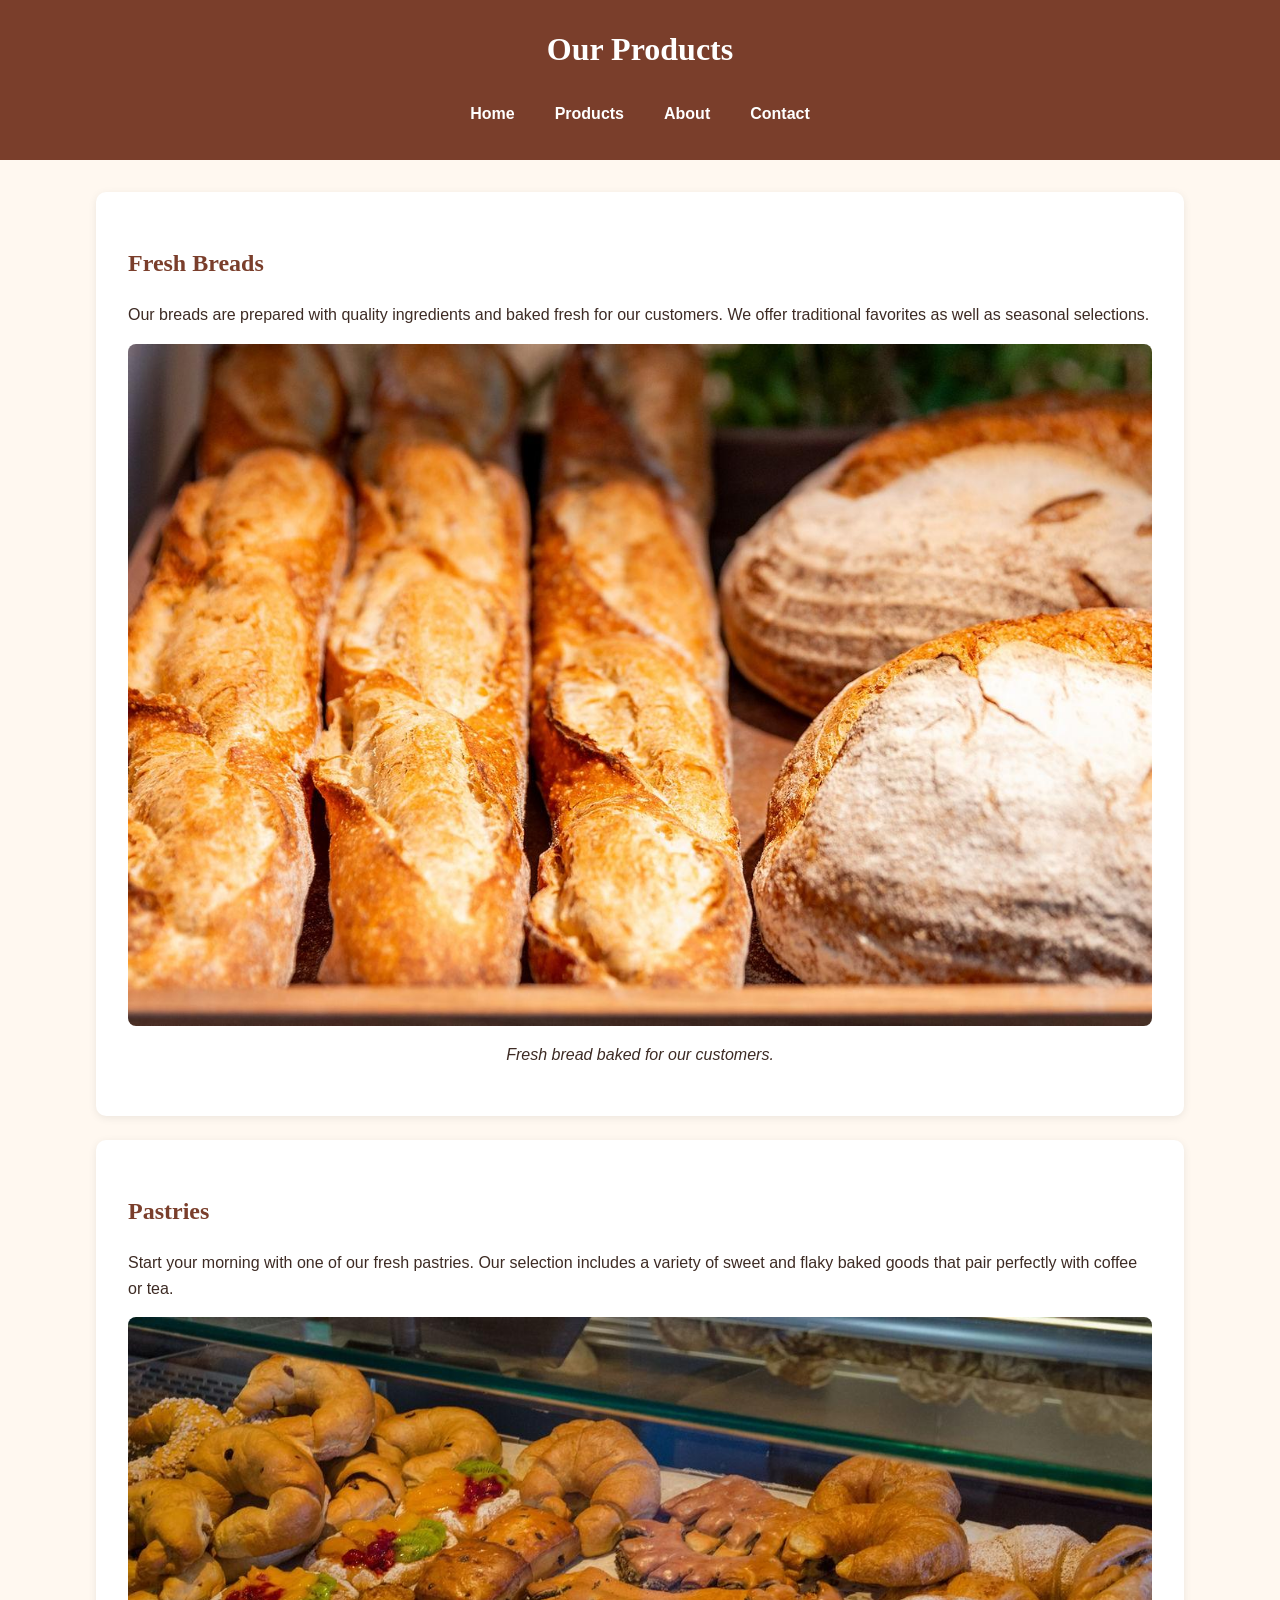
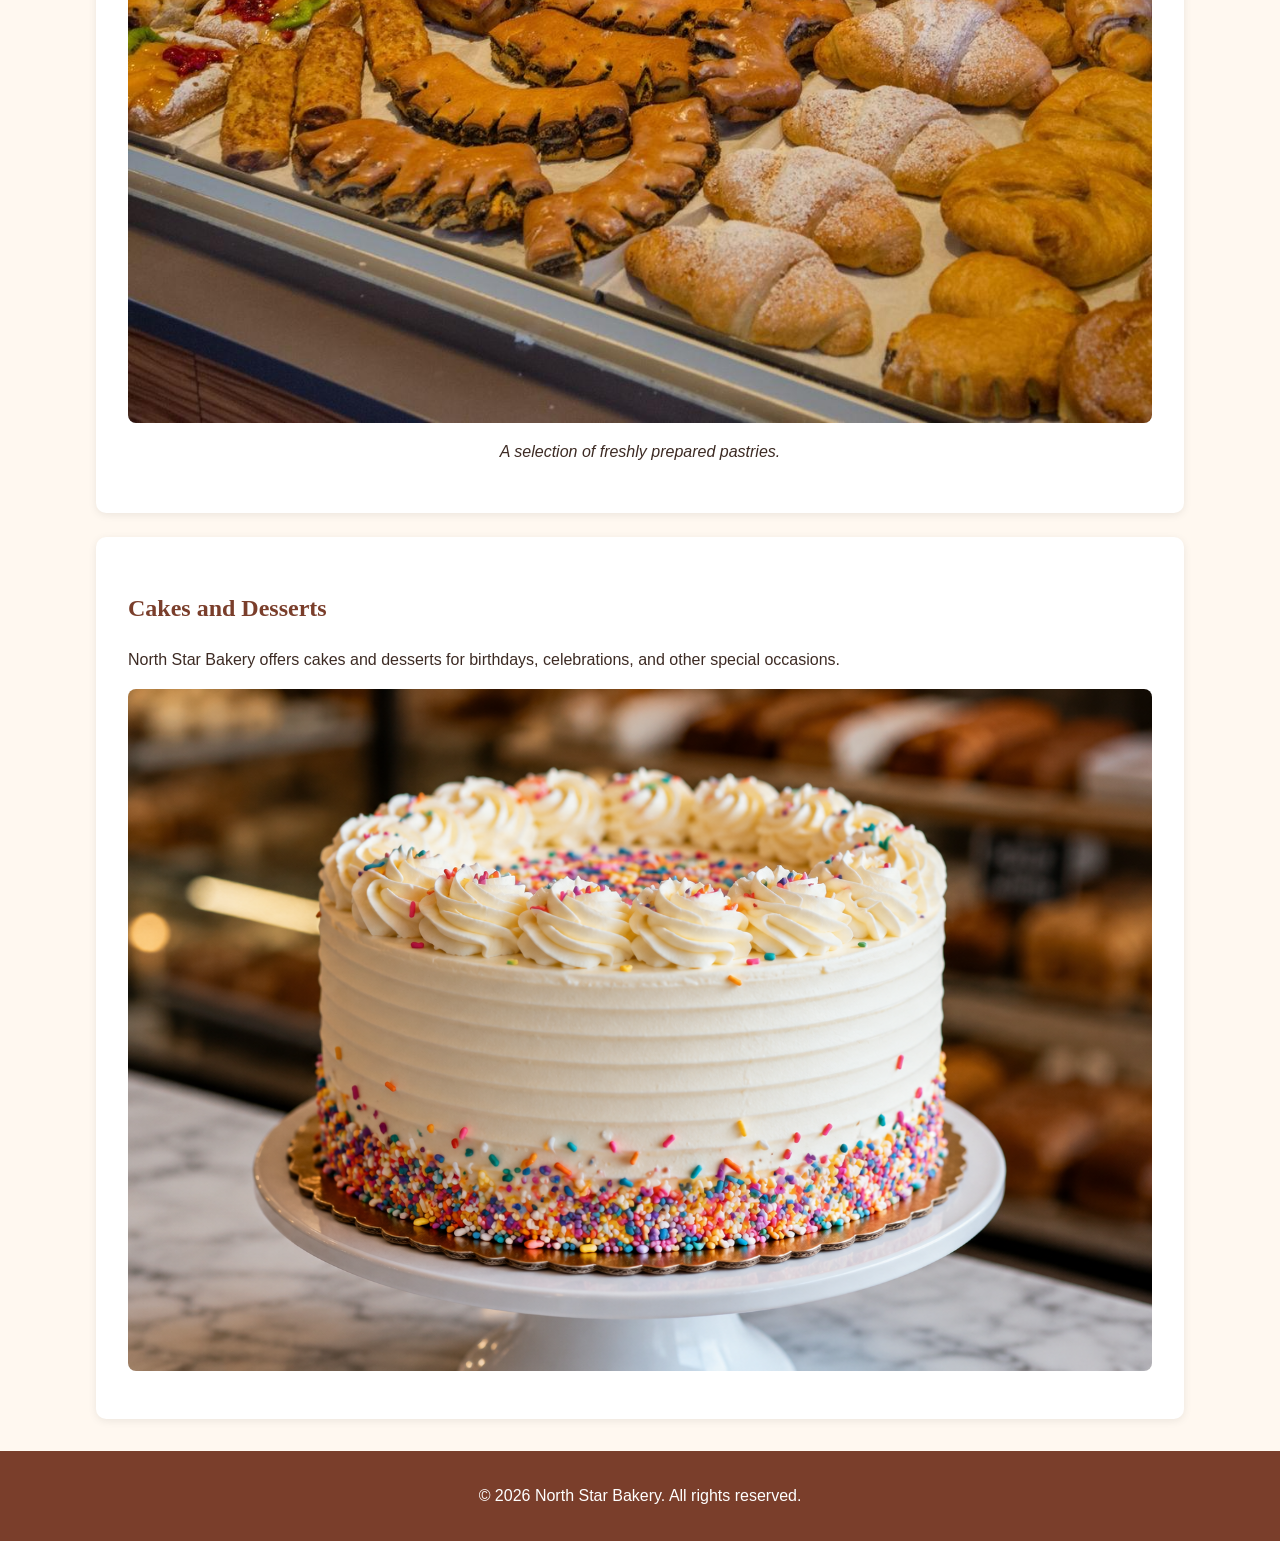
==== products.html @ b1dd65f8 "Complete North Star Bakery website" ====
<!DOCTYPE html>
<html lang="en">
<head>
    <meta charset="UTF-8">
    <meta name="viewport" content="width=device-width, initial-scale=1.0">
    <title>North Star Bakery | Products</title>
    <link rel="stylesheet" href="styles.css">
</head>

<body>

    <header>
        <h1>Our Products</h1>

        <nav>
            <a href="index.html">Home</a>
            <a href="products.html">Products</a>
            <a href="about.html">About</a>
            <a href="contact.html">Contact</a>
        </nav>
    </header>

    <main>

        <section>
            <h2>Fresh Breads</h2>

            <p>
                Our breads are prepared with quality ingredients and baked
                fresh for our customers. We offer traditional favorites
                as well as seasonal selections.
            </p>

            <figure>
                <img src="bread.jpg"
                     alt="Fresh artisan bread from North Star Bakery">

                <figcaption>
                    Fresh bread baked for our customers.
                </figcaption>
            </figure>
        </section>

        <section>
            <h2>Pastries</h2>

            <p>
                Start your morning with one of our fresh pastries.
                Our selection includes a variety of sweet and flaky
                baked goods that pair perfectly with coffee or tea.
            </p>

            <figure>
                <img src="pastries.jpg"
                     alt="Assorted fresh pastries">

                <figcaption>
                    A selection of freshly prepared pastries.
                </figcaption>
            </figure>
        </section>

        <section>
            <h2>Cakes and Desserts</h2>

            <p>
                North Star Bakery offers cakes and desserts for birthdays,
                celebrations, and other special occasions.
            </p>

            <picture>
                <source media="(min-width: 768px)"
                        srcset="cake-large.jpg">

                <img src="cake-small.jpg"
                     alt="Decorated celebration cake from North Star Bakery">
            </picture>
        </section>

    </main>

    <footer>
        <p>&copy; 2026 North Star Bakery. All rights reserved.</p>
    </footer>

</body>
</html>
---- styles.css ----
* {
    box-sizing: border-box;
}

body {
    margin: 0;
    font-family: Arial, Helvetica, sans-serif;
    background-color: #fff8f0;
    color: #3d2b24;
    line-height: 1.6;
}

img,
video {
    max-width: 100%;
    height: auto;
}

header {
    background-color: #7a3e2b;
    color: #ffffff;
    padding: 1.25rem;
    text-align: center;
}

h1,
h2,
h3 {
    font-family: Georgia, "Times New Roman", serif;
}

h1 {
    margin: 0 0 1rem;
}

h2 {
    color: #7a3e2b;
}

h3 {
    color: #2f5d50;
}

nav {
    display: flex;
    flex-direction: column;
    gap: 0.5rem;
    justify-content: center;
}

nav a {
    color: #ffffff;
    text-decoration: none;
    font-weight: bold;
    padding: 0.6rem 1rem;
    border-radius: 6px;
}

nav a:hover,
nav a:focus {
    background-color: #d98e73;
    color: #ffffff;
}

main {
    display: flex;
    flex-direction: column;
    gap: 1.5rem;
    width: 92%;
    max-width: 1100px;
    margin: 2rem auto;
}

section {
    background-color: #ffffff;
    padding: 1.5rem;
    border-radius: 10px;
    box-shadow: 0 2px 8px rgba(0, 0, 0, 0.08);
}

section img {
    display: block;
    margin: 1rem auto;
    border-radius: 8px;
}

figure {
    margin: 1rem 0;
}

figcaption {
    text-align: center;
    font-style: italic;
    margin-top: 0.5rem;
}

form {
    display: flex;
    flex-direction: column;
    gap: 1rem;
}

fieldset {
    border: 2px solid #d98e73;
    border-radius: 8px;
    padding: 1rem;
}

legend {
    color: #7a3e2b;
    font-weight: bold;
    font-family: Georgia, "Times New Roman", serif;
}

label {
    display: block;
    font-weight: bold;
    margin-top: 0.75rem;
}

input,
select,
textarea {
    width: 100%;
    padding: 0.7rem;
    margin-top: 0.25rem;
    border: 1px solid #7a3e2b;
    border-radius: 5px;
    font: inherit;
}

textarea {
    min-height: 120px;
    resize: vertical;
}

button {
    background-color: #2f5d50;
    color: #ffffff;
    border: none;
    border-radius: 6px;
    padding: 0.8rem 1.25rem;
    font-size: 1rem;
    font-weight: bold;
    cursor: pointer;
}

button:hover,
button:focus {
    background-color: #7a3e2b;
}

audio,
video {
    display: block;
    margin: 1rem auto;
    max-width: 100%;
}

footer {
    background-color: #7a3e2b;
    color: #ffffff;
    text-align: center;
    padding: 1rem;
    margin-top: 2rem;
}

@media (min-width: 768px) {
    header {
        padding: 1.5rem 2rem;
    }

    nav {
        flex-direction: row;
        flex-wrap: wrap;
    }

    main {
        width: 85%;
    }

    section {
        padding: 2rem;
    }

    form {
        max-width: 750px;
        margin: 0 auto;
    }
}
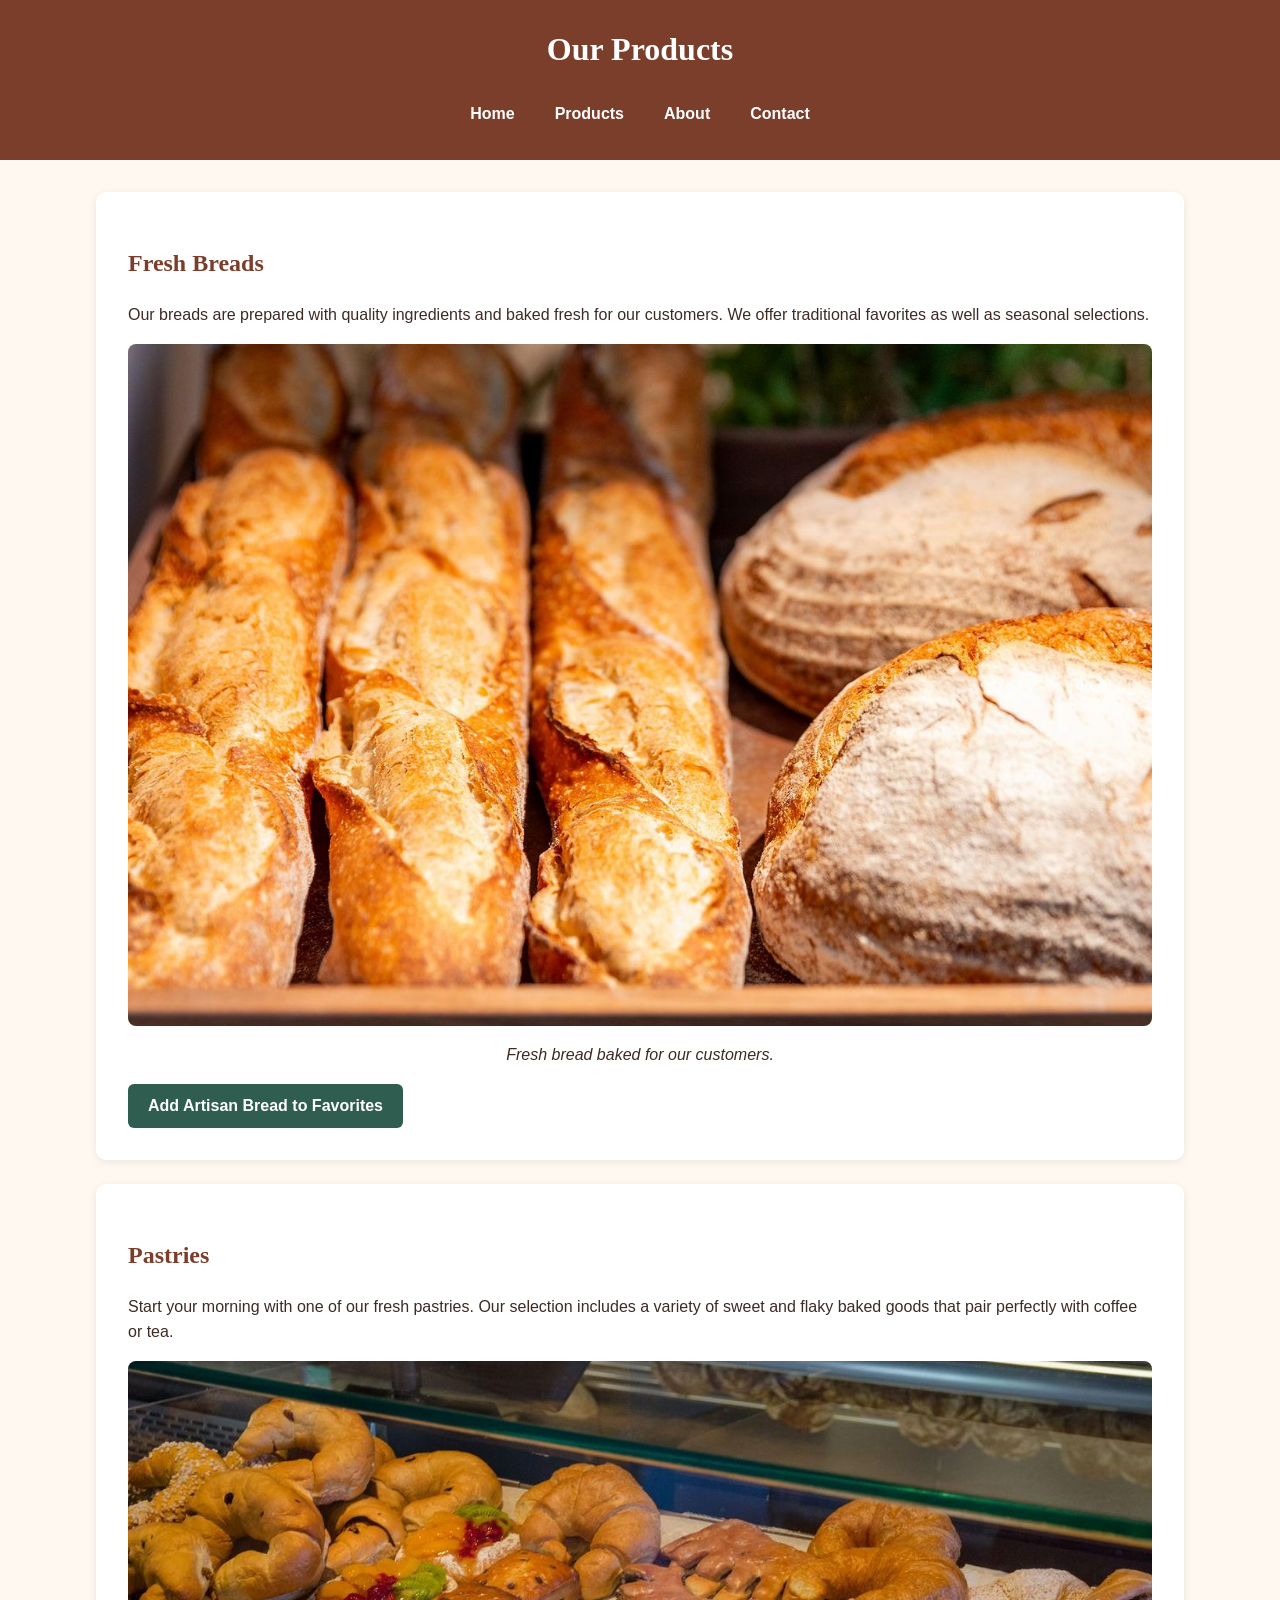
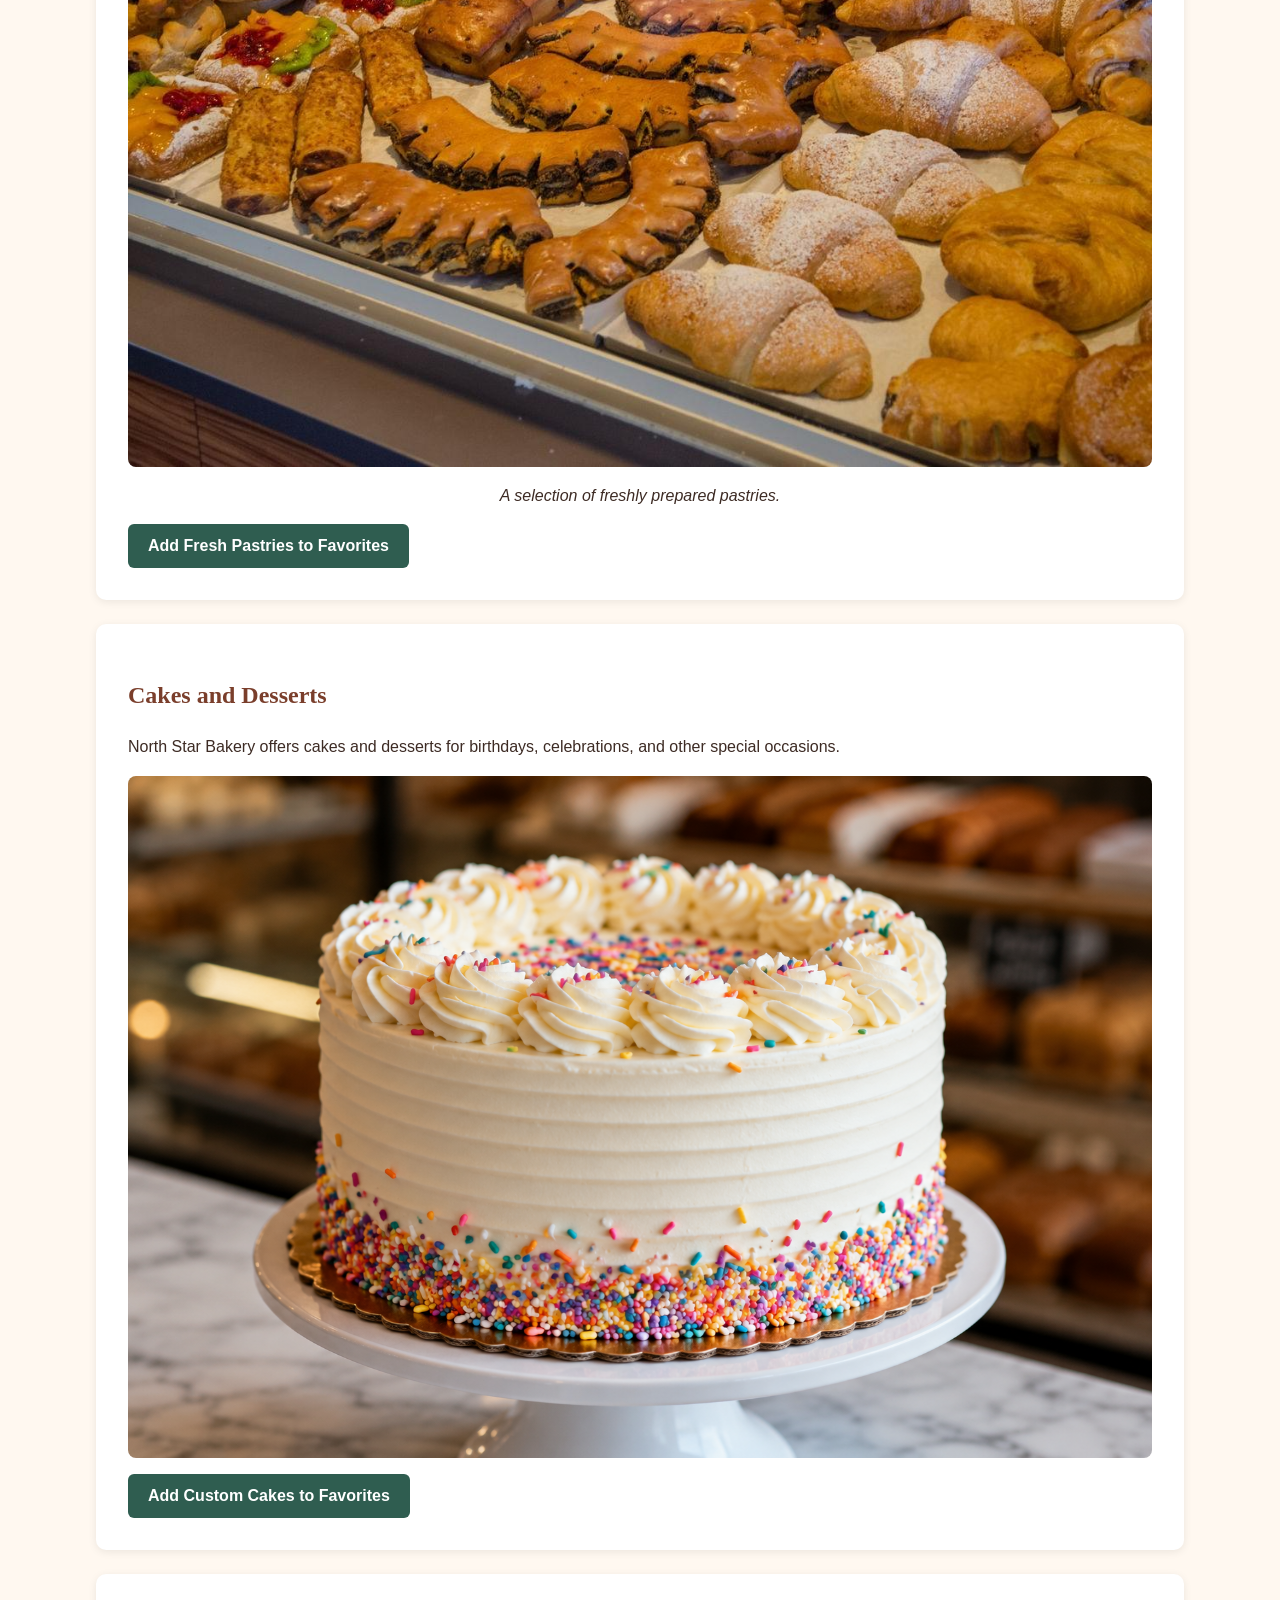
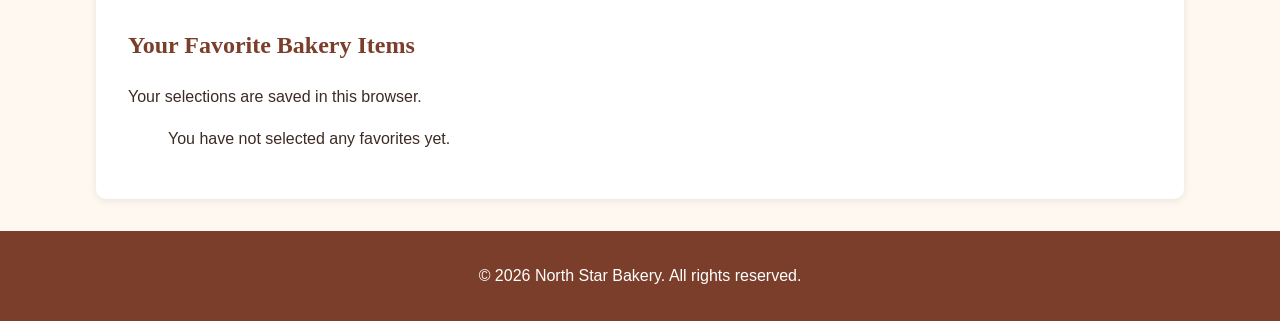
==== commit 32d76c27: "Add Touchstone 4 interactivity and validation" ====
--- a/products.html
+++ b/products.html
@@ -39,6 +39,9 @@
                     Fresh bread baked for our customers.
                 </figcaption>
             </figure>
+            <button type="button" onclick="toggleFavorite('bread')">
+    Add Artisan Bread to Favorites
+</button>
         </section>
 
         <section>
@@ -58,6 +61,9 @@
                     A selection of freshly prepared pastries.
                 </figcaption>
             </figure>
+            <button type="button" onclick="toggleFavorite('pastries')">
+    Add Fresh Pastries to Favorites
+</button>
         </section>
 
         <section>
@@ -75,13 +81,21 @@
                 <img src="cake-small.jpg"
                      alt="Decorated celebration cake from North Star Bakery">
             </picture>
+            <button type="button" onclick="toggleFavorite('cake')">
+    Add Custom Cakes to Favorites
+</button>
         </section>
+        <section>
+    <h2>Your Favorite Bakery Items</h2>
+    <p>Your selections are saved in this browser.</p>
+    <ul id="favorite-list"></ul>
+</section>
 
     </main>
 
     <footer>
         <p>&copy; 2026 North Star Bakery. All rights reserved.</p>
     </footer>
-
+<script src="script.js"></script>
 </body>
 </html>
